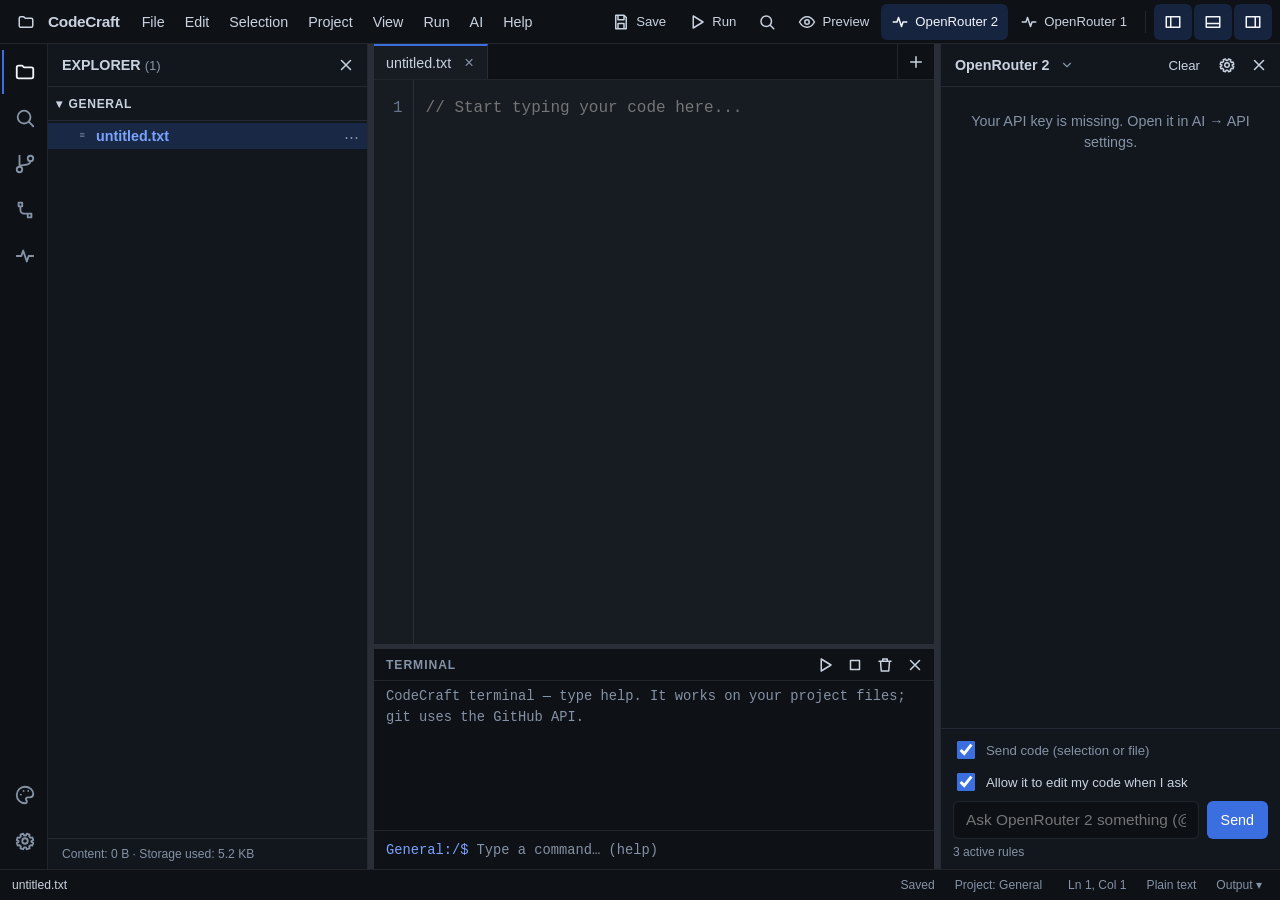
==== index.html @ 4909cc12 "Add files via upload" ====
<!DOCTYPE html>
<html lang="en">
<head>
  <meta charset="UTF-8">
  <meta name="viewport" content="width=device-width, initial-scale=1, viewport-fit=cover">
  <meta http-equiv="Content-Security-Policy" content="default-src 'self'; script-src 'self'; style-src 'self' 'unsafe-inline'; img-src 'self' data: blob:; connect-src 'self' https://generativelanguage.googleapis.com https://openrouter.ai https://api.github.com http://127.0.0.1:* http://localhost:*; frame-src 'self'; manifest-src 'self'; worker-src 'self' blob:; object-src 'none'; base-uri 'none'; form-action 'none'">
  <meta name="theme-color" content="#0f1016">
  <meta name="color-scheme" content="dark">
  <meta name="description" content="Personal, minimalist, offline code editor with AI assistants.">
  <title>CodeCraft</title>
  <link rel="manifest" href="manifest.json">
  <link rel="icon" type="image/png" href="icon-192.png">
  <link rel="apple-touch-icon" href="icon-192.png">
  <link rel="stylesheet" href="style.css">
</head>
<body>

  <!-- Barra de herramientas: los menús y botones los genera app.js -->
  <header class="toolbar" id="toolbar">
    <button class="icon-btn" id="btn-files" type="button" data-action="files" aria-label="File explorer" title="Files (Ctrl+B)"></button>
    <div class="toolbar-brand">CodeCraft</div>
    <nav class="toolbar-nav" id="menubar" aria-label="Menus"></nav>
    <div class="toolbar-tools" id="quick-tools"></div>
  </header>

  <!-- Área de trabajo: [OpenRouter] | [pestañas + código + terminal] | [OpenRouter 2] -->
  <div class="workbench" id="workbench">

    <nav class="activitybar" id="activitybar" aria-label="Activity bar"></nav>

    <aside class="ai-panel panel-left" id="panel-left" aria-label="Sidebar">
      <section class="view" data-view="explorer" id="view-explorer">
        <div class="sidebar-header">
          <h3>EXPLORER <span class="muted" id="files-count"></span></h3>
          <button type="button" class="icon-btn sm" data-action="toggle-left" aria-label="Close sidebar" title="Close sidebar"></button>
        </div>
        <div class="ex-root" id="drawer-actions"></div>
        <div class="ex-selbar" id="ex-selbar" hidden></div>
        <div class="files-list ex-tree" id="files-list" role="tree" tabindex="0" aria-label="Project files"></div>
        <div class="drawer-foot" id="drawer-foot"></div>
      </section>
      <section class="view" data-view="search" id="view-search">
        <div class="sidebar-header">
          <h3>Search in files</h3>
          <button type="button" class="icon-btn sm" data-action="toggle-left" aria-label="Close sidebar" title="Close sidebar"></button>
        </div>
        <div class="search-box">
          <div class="find-row">
            <input type="text" id="sr-input" autocomplete="off" spellcheck="false" placeholder="Search the whole project" aria-label="Search the whole project">
            <button type="button" class="chip" id="sr-case" aria-pressed="false" title="Match case">Aa</button>
            <button type="button" class="chip" id="sr-re" aria-pressed="false" title="Regular expression">.*</button>
          </div>
          <div class="dlg-note" id="sr-status"></div>
        </div>
        <ul class="qo-list tall" id="sr-list"></ul>
      </section>
      <section class="view" data-view="git" id="view-git">
        <div class="sidebar-header">
          <h3>Source control</h3>
          <button type="button" class="icon-btn sm" data-action="toggle-left" aria-label="Close sidebar" title="Close sidebar"></button>
        </div>
        <div class="git-body" id="git-body"></div>
      </section>
      <section class="view" data-view="workflow" id="view-workflow">
        <div class="sidebar-header">
          <h3>Workflows and rules</h3>
          <button type="button" class="icon-btn sm" data-action="toggle-left" aria-label="Close sidebar" title="Close sidebar"></button>
        </div>
        <div class="wf-body" id="wf-body"></div>
      </section>
      <section class="view" data-view="openrouter" id="panel-ai-left" aria-label="OpenRouter assistant"></section>
    </aside>
    <div class="vhandle" id="h-left" role="separator" aria-orientation="vertical" tabindex="0" aria-label="Resize the sidebar width" title="Drag to resize · double tap to reset"></div>

    <section class="center" id="center">
      <div class="tabbar">
        <div class="tabs" id="tabs" role="tablist" aria-label="Open files"></div>
        <div class="tab-actions" id="tab-actions"></div>
      </div>

      <!-- Buscar y reemplazar -->
      <div class="findbar" id="findbar" hidden>
        <div class="find-row">
          <input type="text" id="find-input" placeholder="Find" autocomplete="off" spellcheck="false" aria-label="Find">
          <button type="button" class="chip" id="find-case" aria-pressed="false" title="Match case">Aa</button>
          <button type="button" class="chip" id="find-re" aria-pressed="false" title="Regular expression">.*</button>
          <span class="find-count" id="find-count"></span>
          <button type="button" class="icon-btn sm" id="find-prev" aria-label="Previous" title="Previous (Shift+Enter)">↑</button>
          <button type="button" class="icon-btn sm" id="find-next" aria-label="Next" title="Next (Enter)">↓</button>
          <button type="button" class="icon-btn sm" id="find-toggle-repl" aria-label="Show replace" title="Replace (Ctrl+H)">⇄</button>
          <button type="button" class="icon-btn sm" id="find-close" aria-label="Close find">×</button>
        </div>
        <div class="find-row" id="repl-row" hidden>
          <input type="text" id="repl-input" placeholder="Replace with" autocomplete="off" spellcheck="false" aria-label="Replace with">
          <button type="button" class="btn btn-ghost sm" id="repl-one">Replace</button>
          <button type="button" class="btn btn-ghost sm" id="repl-all">All</button>
        </div>
      </div>

      <div class="work-row" id="work-row">
        <div class="editor-wrap" id="editor-wrap">
          <pre class="gutter" id="gutter" aria-hidden="true">1</pre>
          <div class="code-area" id="code-area">
            <pre class="hl" id="hl" aria-hidden="true"><div class="hl-inner" id="hl-inner"></div></pre>
            <textarea id="code-editor" aria-label="Code editor" spellcheck="false" autocomplete="off" autocapitalize="off" autocorrect="off" wrap="off" placeholder="// Start typing your code here..."></textarea>
          </div>
          <div class="empty-state" id="empty-state" hidden>
            <div class="empty-card">
              <h2 id="empty-title">CodeCraft</h2>
              <p id="empty-text"></p>
              <div class="empty-actions" id="empty-actions"></div>
            </div>
          </div>
        </div>
        <div class="vsplit" id="h-prev" role="separator" aria-orientation="vertical" tabindex="0" aria-label="Resize the preview width" hidden></div>
        <section class="preview" id="preview" aria-label="Preview" hidden>
          <div class="preview-head">
            <span class="term-title">PREVIEW</span>
            <div class="term-btns" id="preview-btns"></div>
          </div>
          <iframe id="preview-frame" title="Project preview" sandbox="allow-scripts allow-forms allow-modals allow-popups"></iframe>
        </section>
      </div>

      <div class="hhandle" id="h-term" role="separator" aria-orientation="horizontal" tabindex="0" aria-label="Resize the output height" title="Drag to resize · double tap to reset"></div>

      <!-- Salida (solo lectura) -->
      <section class="terminal" id="terminal" aria-label="Terminal">
        <div class="term-head">
          <span class="term-title">TERMINAL</span>
          <div class="term-btns" id="term-btns"></div>
        </div>
        <div class="term-out" id="term-out" role="log" aria-live="polite"></div>
        <div class="term-in" id="term-in">
          <span class="term-ps" id="term-ps" aria-hidden="true">~:/$</span>
          <input type="text" id="term-input" autocomplete="off" autocapitalize="off" autocorrect="off" spellcheck="false" enterkeyhint="send" placeholder="Type a command… (help)" aria-label="Terminal command">
        </div>
      </section>

    </section>

    <div class="vhandle" id="h-right" role="separator" aria-orientation="vertical" tabindex="0" aria-label="Resize the OpenRouter 2 panel width" title="Drag to resize · double tap to reset"></div>
    <aside class="ai-panel panel-right" id="panel-ai-right" aria-label="OpenRouter 2 assistant"></aside>

    <div class="scrim" id="scrim"></div>
    <div class="drop-hint" id="drop-hint" hidden>Drop files or folders here to import them</div>
  </div>

  <footer class="statusbar" id="statusbar">
    <span id="st-file">—</span>
    <span id="st-save">Ready</span>
    <button type="button" class="st-btn" id="st-proj" data-action="projects" title="Projects">Project: General</button>
    <button type="button" class="st-btn" id="st-pos" data-action="goto" title="Go to line (Ctrl+G)">Ln 1, Col 1</button>
    <button type="button" class="st-btn" id="st-prob" data-action="problems" hidden title="Syntax check">✓</button>
    <span id="st-lang">Plain text</span>
    <button type="button" class="st-btn" id="st-term" data-action="terminal" title="Show or hide the output (Ctrl+`)">Output</button>
  </footer>

  <!-- Selectores de archivos: sin filtro de tipo ni de tamaño -->
  <input type="file" id="import-input" multiple hidden>
  <input type="file" id="import-dir" webkitdirectory multiple hidden>

  <!-- Ajustes de API (oculto hasta abrirlo desde IA) -->
  <dialog id="settings-dlg" aria-labelledby="settings-title">
    <div class="dlg-body">
      <h3 id="settings-title">API settings</h3>
      <p class="dlg-note">Your keys are encrypted on this device with your passphrase (AES-256-GCM) and are never part of the code. Leave a field empty to keep the current key.</p>

      <div class="field-row vault-row"><span class="hint" id="set-vault-state"></span><button type="button" class="btn btn-ghost" id="set-vault-btn">Encrypt…</button></div>
      <label class="field" hidden>
        <span>Gemini key</span>
        <div class="field-row">
          <input type="password" id="set-gemini-key" autocomplete="off" spellcheck="false">
          <button type="button" class="btn btn-ghost" id="clear-gemini-key" hidden>Remove</button>
        </div>
      </label>
      <div class="field" hidden>
        <span>Gemini model</span>
        <div class="field-row">
          <select id="set-gemini-model" aria-label="Gemini model"></select>
          <button type="button" class="btn btn-ghost" id="refresh-models-settings">Load models</button>
        </div>
        <span class="hint">«Automatic» always uses the latest Flash. «Load models» reads the models available today from your Google AI Studio account.</span>
      </div>

      <label class="field">
        <span>OpenRouter key</span>
        <div class="field-row">
          <input type="password" id="set-openrouter-key" autocomplete="off" spellcheck="false">
          <button type="button" class="btn btn-ghost" id="clear-openrouter-key" hidden>Remove</button>
        </div>
      </label>
      <label class="field">
        <span>Model for OpenRouter 1 (left)</span>
        <input type="text" id="set-openrouter-model" autocomplete="off" spellcheck="false" placeholder="openrouter/auto">
      </label>
      <label class="field">
        <span>Model for OpenRouter 2 (right)</span>
        <input type="text" id="set-openrouter-model-b" autocomplete="off" spellcheck="false" placeholder="openrouter/auto">
      </label>

      <label class="include-row"><input type="checkbox" id="set-fallback"><span>If one assistant reaches its limit, answer with the other one automatically</span></label>
      <p class="dlg-msg" id="settings-msg" role="status"></p>
      <div class="dlg-actions">
        <button type="button" class="btn btn-ghost" id="settings-cancel">Close</button>
        <button type="button" class="btn" id="settings-save">Save</button>
      </div>
    </div>
  </dialog>

  <!-- Diálogo genérico para pedir un texto -->
  <dialog id="name-dlg" aria-labelledby="name-title">
    <div class="dlg-body">
      <h3 id="name-title">Name</h3>
      <input type="text" id="name-input" autocomplete="off" spellcheck="false" maxlength="200">
      <div class="dlg-actions">
        <button type="button" class="btn btn-ghost" id="name-cancel">Cancel</button>
        <button type="button" class="btn" id="name-ok">OK</button>
      </div>
    </div>
  </dialog>


  <!-- Proyectos -->
  <dialog id="project-dlg" aria-labelledby="project-title">
    <div class="dlg-body">
      <h3 id="project-title">Projects</h3>
      <p class="dlg-note">Each project has its own files and tabs. A project can be linked to a folder on your Chromebook : when you save, it is written there.</p>
      <div class="proj-list" id="proj-list"></div>
      <div class="proj-actions" id="proj-actions"></div>
      <div class="dlg-actions"><button type="button" class="btn" id="project-close">Close</button></div>
    </div>
  </dialog>

  <!-- Abrir archivo rápido / paleta de comandos -->
  <dialog id="qo-dlg" class="palette" aria-label="Open a file or run a command">
    <div class="dlg-body">
      <input type="text" id="qo-input" autocomplete="off" spellcheck="false" placeholder="File name…  (&gt; commands · $ terminal)">
      <ul class="qo-list" id="qo-list" role="listbox"></ul>
    </div>
  </dialog>



  

  <!-- Dónde guardar -->
  <dialog id="vault-dlg" aria-labelledby="vault-title">
    <div class="dlg-body">
      <h3 id="vault-title">Protect your keys</h3>
      <p class="dlg-note" id="vault-note"></p>
      <label class="field"><span>Passphrase</span><input type="password" id="vault-pass" autocomplete="off" spellcheck="false"></label>
      <label class="field" id="vault-pass2-wrap"><span>Repeat the passphrase</span><input type="password" id="vault-pass2" autocomplete="off" spellcheck="false"></label>
      <p class="dlg-msg" id="vault-msg" role="status"></p>
      <div class="dlg-actions">
        <button type="button" class="btn btn-ghost" id="vault-cancel">Not now</button>
        <button type="button" class="btn" id="vault-ok">Continue</button>
      </div>
    </div>
  </dialog>

  <dialog id="save-dlg" aria-labelledby="save-title">
    <div class="dlg-body">
      <h3 id="save-title">Save file</h3>
      <p class="dlg-note" id="save-note">Where do you want to save it?</p>
      <button type="button" class="btn save-choice" id="save-app"><strong>Save in the app</strong><span>It stays in this browser and you see it in the file explorer.</span></button>
      <button type="button" class="btn save-choice" id="save-device"><strong>Save on my device…</strong><span>You choose the folder and the name. Later Ctrl+S presses write there directly.</span></button>
      <div class="dlg-actions"><button type="button" class="btn btn-ghost" id="save-cancel">Cancel</button></div>
    </div>
  </dialog>

  <!-- Workflows / reglas: editar -->
  <dialog id="wf-dlg" aria-labelledby="wf-title">
    <div class="dlg-body">
      <h3 id="wf-title">New workflow</h3>
      <label class="field"><span>Name</span><input type="text" id="wf-name" autocomplete="off" spellcheck="false" maxlength="80"></label>
      <label class="field" id="wf-desc-row"><span>Description (optional)</span><input type="text" id="wf-desc" autocomplete="off" maxlength="160"></label>
      <label class="field" id="wf-scope-row"><span>Applies to</span><select id="wf-scope"></select></label>
      <label class="field"><span>Content</span><textarea id="wf-text" rows="8" spellcheck="false"></textarea></label>
      <p class="dlg-msg error" id="wf-msg" role="status"></p>
      <div class="dlg-actions">
        <button type="button" class="btn btn-ghost" id="wf-cancel">Cancel</button>
        <button type="button" class="btn" id="wf-ok">Save</button>
      </div>
    </div>
  </dialog>

  <!-- Modelos de OpenRouter -->
  <dialog id="or-dlg" class="palette wide" aria-labelledby="or-title">
    <div class="dlg-body">
      <h3 id="or-title">OpenRouter models</h3>
      <div class="find-row">
        <input type="text" id="or-q" autocomplete="off" spellcheck="false" placeholder="Search model (name or id)" aria-label="Search model">
        <button type="button" class="btn btn-ghost sm" id="or-reload">↻ Refresh</button>
      </div>
      <div class="wf-tabs" id="or-tabs"></div>
      <ul class="qo-list tall" id="or-list"></ul>
      <p class="dlg-note" id="or-note"></p>
      <div class="dlg-actions">
        <button type="button" class="btn btn-ghost" id="or-use">Use the typed text as the id</button>
        <button type="button" class="btn" id="or-close">Close</button>
      </div>
    </div>
  </dialog>

  <div class="toast" id="toast" role="status" aria-live="polite"></div>

  <!-- Diálogo informativo (atajos, acerca de) -->
  <dialog id="info-dlg" aria-labelledby="info-title">
    <div class="dlg-body">
      <h3 id="info-title">Information</h3>
      <div class="info-body" id="info-body"></div>
      <div class="dlg-actions">
        <button type="button" class="btn" id="info-close">Close</button>
      </div>
    </div>
  </dialog>

  <script src="boot.js"></script>
  <script src="app.js" defer></script>
</body>
</html>
---- style.css ----
:root {
  color-scheme: dark;
  --bg-main: #171b22;
  --bg-toolbar: #0e1116;
  --bg-menu: #1d222b;
  --bg-sidebar: #12161d;
  --text-main: #c9d3e0;
  --text-muted: #8593a6;
  --accent-color: #3b6fe0;
  --accent-hover: #7aa2ff;
  --hover-bg: rgba(99, 102, 241, 0.16);
  --border-glow: var(--soft-bg);
  --danger: #f47067;
  --warn: #e3b341;
  --ok: #56d364;
  --mono: 'Fira Code', ui-monospace, 'Cascadia Code', Menlo, Consolas, 'Courier New', monospace;
  --fs: 16px;
  --uis: 1.1;
  --text-strong: #f2f5f9;
  --accent-rgb: 99, 102, 241;
  --soft-bg: rgba(148,163,184,0.09);
  --input-bg: rgba(0, 0, 0, 0.28);
  --sel-bg: rgba(99, 102, 241, 0.45);
  --ed-text: #f8fafc;
  --gutter-text: #4b5568;
  --bg-editor: transparent;
  --tk-c: #6b7a90; --tk-s: #a5d6a7; --tk-n: #f5a97f; --tk-k: #c4a7ff; --tk-t: #7aa2ff; --tk-p: #8bd5ca; --tk-f: #f0d97c;
  --sat: env(safe-area-inset-top, 0px);
  --sal: env(safe-area-inset-left, 0px);
  --sar: env(safe-area-inset-right, 0px);
  --sab: env(safe-area-inset-bottom, 0px);
}

* { box-sizing: border-box; }
html, body { height: 100%; }

body {
  margin: 0;
  padding: var(--sat) var(--sar) 0 var(--sal);
  font-family: -apple-system, BlinkMacSystemFont, "Segoe UI", Roboto, sans-serif;
  background-color: var(--bg-main);
  color: var(--text-main);
  overflow: hidden;
  height: 100vh;
  height: 100dvh;
  display: flex;
  flex-direction: column;
  touch-action: manipulation;
  -webkit-tap-highlight-color: transparent;
  -webkit-text-size-adjust: 100%;
}

button { font: inherit; color: inherit; }
[hidden] { display: none !important; }
.muted { color: var(--text-muted); font-weight: 400; font-size: calc(12px * var(--uis)); }

body.resizing { user-select: none; -webkit-user-select: none; }
body.resizing.x { cursor: col-resize; }
body.resizing.y { cursor: row-resize; }
body.resizing * { pointer-events: none; }

.ico { display: inline-flex; width: 18px; height: 18px; flex: none; }
.ico svg { width: 100%; height: 100%; fill: none; stroke: currentColor; stroke-width: 2; stroke-linecap: round; stroke-linejoin: round; }

/* ---------- Barra de herramientas ---------- */
.toolbar {
  display: flex;
  align-items: center;
  background-color: var(--bg-toolbar);
  height: 44px;
  flex: none;
  padding: 0 8px;
  gap: 2px;
  border-bottom: 1px solid var(--border-glow);
  position: relative;
  z-index: 100;
  overflow-x: auto;
  scrollbar-width: none;
}
.toolbar::-webkit-scrollbar { display: none; }

.toolbar-brand { font-weight: 600; font-size: calc(14px * var(--uis)); letter-spacing: -0.02em; margin: 0 10px 0 2px; flex: none; }
.toolbar-nav { display: flex; flex: none; }
.menu-container { flex: none; }

.menu-trigger {
  background: none;
  border: none;
  padding: 0 10px;
  min-height: 36px;
  font-size: calc(13px * var(--uis));
  font-weight: 500;
  cursor: pointer;
  border-radius: 6px;
  white-space: nowrap;
}
.menu-trigger:hover,
.menu-trigger.active,
.menu-trigger:focus-visible { background-color: var(--soft-bg); outline: none; }

.toolbar-tools { margin-left: auto; display: flex; gap: 2px; flex: none; padding-left: 8px; }
.tool-btn {
  display: inline-flex;
  align-items: center;
  gap: 6px;
  min-height: 36px;
  padding: 0 10px;
  background: none;
  border: none;
  border-radius: 6px;
  font-size: calc(12px * var(--uis));
  cursor: pointer;
  color: var(--text-main);
  white-space: nowrap;
}
.tool-btn:hover { background: var(--soft-bg); }
.tool-btn[aria-pressed="true"] { background: var(--hover-bg); color: var(--text-strong); }
.tool-btn:disabled { opacity: 0.4; cursor: default; }

/* Menús desplegables: fixed para que nada los recorte; solo transform + opacity al animar */
.dropdown-menu {
  position: fixed;
  z-index: 200;
  background-color: var(--bg-menu);
  list-style: none;
  margin: 0;
  padding: 6px;
  min-width: 250px;
  max-width: calc(100vw - 16px);
  overflow-y: auto;
  border-radius: 8px;
  border: 1px solid var(--border-glow);
  box-shadow: 0 12px 30px rgba(0, 0, 0, 0.5);
  opacity: 0;
  transform: scaleY(0.92) translateY(-6px);
  transform-origin: top left;
  visibility: hidden;
  pointer-events: none;
  transition: transform 0.18s cubic-bezier(0.16, 1, 0.3, 1), opacity 0.14s ease-out, visibility 0s linear 0.18s;
}
.dropdown-menu.show {
  opacity: 1;
  transform: none;
  visibility: visible;
  pointer-events: auto;
  transition-delay: 0s;
}
.dropdown-menu li button {
  display: grid;
  grid-template-columns: 18px 1fr auto;
  align-items: center;
  gap: 8px;
  width: 100%;
  min-height: 38px;
  padding: 0 10px 0 6px;
  background: none;
  border: none;
  border-radius: 4px;
  text-align: left;
  font-size: calc(13px * var(--uis));
  cursor: pointer;
}
.dropdown-menu li button:hover,
.dropdown-menu li button:focus-visible { background-color: var(--hover-bg); color: var(--text-strong); outline: none; }
.dropdown-menu li button.danger { color: var(--danger); }
.dropdown-menu li button:disabled { opacity: 0.4; cursor: default; background: none; }
.mi-check { color: var(--accent-hover); font-size: calc(13px * var(--uis)); text-align: center; }
.mi-key { color: var(--text-muted); font-size: calc(11px * var(--uis)); padding-left: 18px; white-space: nowrap; }
.dropdown-menu .sep { height: 1px; margin: 4px 6px; background: var(--border-glow); }

.icon-btn {
  background: none;
  border: none;
  color: var(--text-main);
  font-size: calc(18px * var(--uis));
  line-height: 1;
  min-width: 36px;
  min-height: 36px;
  border-radius: 6px;
  cursor: pointer;
  display: inline-grid;
  place-items: center;
  flex: none;
}
.icon-btn:hover { background-color: var(--soft-bg); }
.icon-btn.sm { min-width: 30px; min-height: 30px; font-size: calc(15px * var(--uis)); }

/* ---------- Área de trabajo ---------- */
.workbench {
  --lw: 320px;
  --rw: 340px;
  --lwe: min(var(--lw), 40vw);
  --rwe: min(var(--rw), 40vw);
  --hl: 6px;
  --hr: 6px;
  position: relative;
  flex: 1;
  min-height: 0;
  overflow: hidden;
}
.workbench.no-left { --lwe: 0px; --hl: 0px; }
.workbench.no-right { --rwe: 0px; --hr: 0px; }

.center {
  position: relative;
  height: 100%;
  min-height: 0;
  min-width: 0;
  display: flex;
  flex-direction: column;
  background: var(--bg-main);
}

/* Paneles de IA: en pantallas estrechas son cajones superpuestos */
.ai-panel {
  position: absolute;
  top: 0;
  bottom: 0;
  width: min(380px, 92vw);
  background-color: var(--bg-sidebar);
  display: flex;
  flex-direction: column;
  z-index: 90;
  min-width: 0;
  overflow: hidden;
  visibility: hidden;
  transition: transform 0.25s cubic-bezier(0.16, 1, 0.3, 1), visibility 0s linear 0.25s;
}
.panel-left { left: 0; border-right: 1px solid var(--border-glow); transform: translateX(-100%); }
.panel-right { right: 0; border-left: 1px solid var(--border-glow); transform: translateX(100%); }
.ai-panel.open { transform: none; visibility: visible; transition-delay: 0s; }

.vhandle, .hhandle { display: none; }

@media (min-width: 900px) {
  .workbench {
    display: grid;
    grid-template-columns: 48px var(--lwe) var(--hl) minmax(0, 1fr) var(--hr) var(--rwe);
    grid-template-rows: minmax(0, 1fr);
  }
  .ai-panel { position: relative; min-height: 0; height: 100%; width: auto; transform: none; transition: none; visibility: visible; z-index: auto; }
  .activitybar { display: flex; grid-column: 1; }
  .panel-left { grid-column: 2; }
  #h-left { grid-column: 3; }
  .center { grid-column: 4; }
  #h-right { grid-column: 5; }
  .panel-right { grid-column: 6; }
  .workbench.no-left .panel-left,
  .workbench.no-right .panel-right { visibility: hidden; }
  .workbench.no-left #h-left,
  .workbench.no-right #h-right { visibility: hidden; }
  .vhandle { display: block; }
}
.hhandle { display: block; }

.vhandle, .hhandle {
  position: relative;
  background: var(--border-glow);
  touch-action: none;
  z-index: 5;
  outline: none;
}
.vhandle { cursor: col-resize; width: 100%; }
.hhandle { cursor: row-resize; height: 5px; flex: none; }
.vhandle::after { content: ""; position: absolute; top: 0; bottom: 0; left: -5px; right: -5px; }
.hhandle::after { content: ""; position: absolute; left: 0; right: 0; top: -6px; bottom: -6px; }
.vhandle:hover, .hhandle:hover, .vhandle.drag, .hhandle.drag, .vhandle:focus-visible, .hhandle:focus-visible { background: var(--accent-color); }
.center.term-hidden #h-term, .center.term-hidden .terminal { display: none; }

.scrim {
  position: absolute;
  inset: 0;
  background: rgba(0, 0, 0, 0.5);
  z-index: 80;
  opacity: 0;
  visibility: hidden;
  transition: opacity 0.2s ease-out, visibility 0s linear 0.2s;
}
.scrim.show { opacity: 1; visibility: visible; transition-delay: 0s; }
.files-scrim { z-index: 70; }

.sidebar-header {
  display: flex;
  justify-content: space-between;
  align-items: center;
  padding: 6px 6px 6px 14px;
  border-bottom: 1px solid var(--border-glow);
  flex: none;
}
.sidebar-header h3 { margin: 0; font-size: calc(13px * var(--uis)); font-weight: 600; }
.header-actions { display: flex; align-items: center; gap: 2px; }

/* ---------- Botones genéricos ---------- */
.btn {
  background: var(--accent-color);
  color: var(--on-accent);
  border: none;
  border-radius: 6px;
  min-height: 38px;
  padding: 0 14px;
  font-size: calc(13px * var(--uis));
  font-weight: 500;
  cursor: pointer;
}
.btn:hover { background: var(--accent-hover); }
.btn:disabled { opacity: 0.5; cursor: default; }
.btn-ghost { background: transparent; color: var(--text-main); }
.btn-danger { background: #b4424a; color: #fff; }
.btn-danger:hover { background: #c9525a; }
.btn-ghost:hover { background: var(--soft-bg); }
.btn.sm { min-height: 30px; padding: 0 10px; font-size: calc(12px * var(--uis)); }

.chip {
  min-width: 30px;
  min-height: 30px;
  padding: 0 6px;
  border: 1px solid var(--border-glow);
  background: none;
  border-radius: 6px;
  font-size: calc(12px * var(--uis));
  cursor: pointer;
  color: var(--text-muted);
}
.chip[aria-pressed="true"] { background: var(--hover-bg); color: var(--text-strong); border-color: var(--accent-color); }

/* ---------- Pestañas ---------- */
.tabbar { flex: none; display: flex; align-items: stretch; height: 36px; background: var(--bg-toolbar); border-bottom: 1px solid var(--border-glow); }
.tabs { flex: 1; min-width: 0; display: flex; overflow-x: auto; scrollbar-width: none; }
.tabs::-webkit-scrollbar { display: none; }
.tab {
  flex: none;
  display: flex;
  align-items: center;
  max-width: 220px;
  background: transparent;
  border-right: 1px solid var(--border-glow);
  border-top: 2px solid transparent;
  font-size: calc(13px * var(--uis));
  color: var(--text-muted);
}
.tab.current { background: var(--bg-main); border-top-color: var(--accent-color); color: var(--text-main); }
.tab-label {
  background: none;
  border: none;
  padding: 0 4px 0 12px;
  height: 100%;
  min-width: 0;
  max-width: 170px;
  overflow: hidden;
  text-overflow: ellipsis;
  white-space: nowrap;
  cursor: pointer;
  text-align: left;
  color: inherit;
}
.tab-close {
  display: grid;
  place-items: center;
  width: 28px;
  height: 28px;
  margin-right: 4px;
  background: none;
  border: none;
  border-radius: 4px;
  cursor: pointer;
  color: var(--text-muted);
  font-size: calc(15px * var(--uis));
  line-height: 1;
}
.tab-close:hover { background: var(--soft-bg); color: var(--text-strong); }
.tab-close .dotmark { display: none; width: 9px; height: 9px; border-radius: 50%; background: var(--text-strong); }
.tab.dirty .tab-close .x { display: none; }
.tab.dirty .tab-close .dotmark { display: block; }
.tab.dirty .tab-close:hover .x { display: block; }
.tab.dirty .tab-close:hover .dotmark { display: none; }
.tab-actions { flex: none; display: flex; align-items: center; padding: 0 2px; border-left: 1px solid var(--border-glow); }
.tab-actions .icon-btn { min-width: 32px; min-height: 30px; }

/* ---------- Buscar y reemplazar ---------- */
.findbar { flex: none; display: flex; flex-direction: column; gap: 4px; padding: 6px 8px; background: var(--bg-menu); border-bottom: 1px solid var(--border-glow); }
.find-row { display: flex; align-items: center; gap: 4px; }
.find-row input[type="text"] {
  flex: 1;
  min-width: 0;
  min-height: 30px;
  background: var(--input-bg);
  border: 1px solid var(--border-glow);
  border-radius: 6px;
  padding: 0 10px;
  color: var(--text-strong);
  font-size: calc(13px * var(--uis));
  outline: none;
}
.find-row input[type="text"]:focus { border-color: var(--accent-color); }
.find-row input.bad { border-color: var(--danger); }
.find-count { font-size: calc(11px * var(--uis)); color: var(--text-muted); white-space: nowrap; min-width: 62px; text-align: center; }

/* ---------- Editor ---------- */
.editor-wrap { position: relative; overflow: hidden; flex: 1; min-height: 0; display: flex; background: var(--bg-main); }

.gutter {
  margin: 0;
  flex: none;
  min-width: calc(var(--digits, 2) * 1ch + 30px);
  padding: 16px 10px calc(16px + var(--sbh, 0px)) 8px;
  text-align: right;
  color: var(--gutter-text);
  font-family: var(--mono);
  font-size: var(--fs);
  line-height: 1.6;
  white-space: pre;
  overflow: hidden;
  user-select: none;
  -webkit-user-select: none;
  border-right: 1px solid var(--border-glow);
}

#code-editor {
  position: absolute;
  inset: 0;
  width: 100%;
  height: 100%;
  min-width: 0;
  border: none;
  background: transparent;
  color: var(--ed-text);
  font-family: var(--mono);
  font-size: var(--fs);
  line-height: 1.6;
  padding: 16px 20px 16px 12px;
  resize: none;
  outline: none;
  white-space: pre;
  overflow: auto;
  tab-size: 2;
  caret-color: var(--accent-hover);
}
.editor-wrap.wrap #code-editor { white-space: pre-wrap; overflow-wrap: anywhere; }

.empty-state { position: absolute; inset: 0; display: grid; place-items: safe center; overflow: auto; background: var(--bg-main); padding: 16px; }
.empty-card { max-width: 440px; width: 100%; text-align: center; }
.empty-card h2 { margin: 0 0 8px; font-size: calc(18px * var(--uis)); font-weight: 600; }
.empty-card p { margin: 0 0 16px; color: var(--text-muted); font-size: calc(13px * var(--uis)); line-height: 1.5; }
.empty-actions { display: flex; gap: 8px; justify-content: center; flex-wrap: wrap; }

/* ---------- Terminal ---------- */
.terminal {
  flex: none;
  height: var(--th, 220px);
  display: flex;
  flex-direction: column;
  background: var(--bg-toolbar);
  min-height: 0;
}
.term-head { flex: none; display: flex; align-items: center; justify-content: space-between; padding: 0 4px 0 12px; height: 32px; border-bottom: 1px solid var(--border-glow); }
.term-title { font-size: calc(11px * var(--uis)); letter-spacing: 0.08em; color: var(--text-muted); font-weight: 600; }
.term-btns { display: flex; gap: 0; }
.term-btns .icon-btn { min-width: 30px; min-height: 28px; }
.term-out {
  flex: 1;
  min-height: 0;
  overflow-y: auto;
  padding: 6px 12px;
  font-family: var(--mono);
  font-size: calc(12.5px * var(--uis));
  line-height: 1.5;
  overscroll-behavior: contain;
  user-select: text;
  -webkit-user-select: text;
}
.tl { white-space: pre-wrap; overflow-wrap: anywhere; }
.tl.cmd { color: var(--text-muted); }
.tl.err { color: var(--danger); }
.tl.ok { color: var(--ok); }
.tl.dim { color: var(--text-muted); }
.tl.dir { color: var(--tk-t); }
.tl.warn { color: var(--warn); }
.tl.ai { color: #c9d1ff; }

/* ---------- Explorador (cajón) ---------- */
.files-drawer {
  position: absolute;
  top: 0;
  bottom: 0;
  left: 0;
  width: min(330px, 88%);
  background-color: var(--bg-sidebar);
  border-right: 1px solid var(--border-glow);
  display: flex;
  flex-direction: column;
  z-index: 75;
  transform: translateX(-100%);
  visibility: hidden;
  transition: transform 0.25s cubic-bezier(0.16, 1, 0.3, 1), visibility 0s linear 0.25s;
}
.files-drawer.open { transform: none; visibility: visible; transition-delay: 0s; }
.drawer-actions { display: flex; flex-wrap: wrap; gap: 6px; padding: 10px 12px; border-bottom: 1px solid var(--border-glow); }
.drawer-actions .btn { flex: 1 1 40%; }
.files-list { list-style: none; margin: 0; padding: 6px; overflow-y: auto; flex: 1; }
.drawer-foot { flex: none; padding: 8px 14px; font-size: calc(11px * var(--uis)); color: var(--text-muted); border-top: 1px solid var(--border-glow); }
.file-item { display: flex; align-items: center; border-radius: 6px; }
.file-item.current { background: var(--hover-bg); }
.file-open, .dir-row {
  flex: 1;
  min-width: 0;
  min-height: 42px;
  padding: 4px 8px;
  background: none;
  border: none;
  text-align: left;
  cursor: pointer;
  border-radius: 6px;
}
.file-open:hover, .dir-row:hover { background: var(--soft-bg); }
.dir-row { display: flex; align-items: center; gap: 6px; font-size: calc(13px * var(--uis)); min-height: 36px; }
.dir-row .ico { width: 14px; height: 14px; color: var(--text-muted); }
.file-name { display: block; font-size: calc(13px * var(--uis)); overflow: hidden; text-overflow: ellipsis; white-space: nowrap; }
.file-meta { display: block; font-size: calc(11px * var(--uis)); color: var(--text-muted); margin-top: 1px; }
.file-act { min-width: 32px; min-height: 32px; color: var(--text-muted); }
.file-act .ico { width: 15px; height: 15px; }
.file-act:hover { color: var(--text-strong); }
.file-act.del:hover { color: var(--danger); }
.files-empty { padding: 16px; color: var(--text-muted); font-size: calc(13px * var(--uis)); text-align: center; }
.file-name .dot { display: inline-block; width: 7px; height: 7px; margin-left: 6px; border-radius: 50%; background: var(--text-strong); vertical-align: middle; }

/* ---------- Chat ---------- */
.model-row { display: flex; gap: 6px; padding: 8px 12px; border-bottom: 1px solid var(--border-glow); align-items: center; flex: none; }
.model-row input[type="text"] { flex: 1; min-width: 0; min-height: 36px; background: var(--input-bg); border: 1px solid var(--border-glow); border-radius: 6px; padding: 0 10px; color: var(--text-strong); font-size: calc(13px * var(--uis)); outline: none; }
.model-row input[type="text"]:focus { border-color: var(--accent-color); }
select {
  flex: 1;
  min-width: 0;
  min-height: 36px;
  background: var(--input-bg);
  color: var(--text-strong);
  border: 1px solid var(--border-glow);
  border-radius: 6px;
  padding: 0 8px;
  font-size: calc(13px * var(--uis));
  outline: none;
}
select:focus { border-color: var(--accent-color); }

.chat-history { flex: 1; min-height: 0; padding: 14px; overflow-y: auto; display: flex; flex-direction: column; gap: 12px; overscroll-behavior: contain; }
.ai-message { padding: 10px 14px; border-radius: 6px; font-size: calc(13px * var(--uis)); line-height: 1.45; max-width: 92%; white-space: pre-wrap; overflow-wrap: anywhere; }
.ai-message.user { background: var(--hover-bg); align-self: flex-end; }
.ai-message.response { background: var(--soft-bg); align-self: flex-start; border: 1px solid var(--border-glow); max-width: 100%; width: 100%; }
.ai-message.system { color: var(--text-muted); text-align: center; max-width: 100%; align-self: center; }
.ai-message.error { color: var(--danger); border: 1px solid rgba(248, 113, 113, 0.35); align-self: stretch; max-width: 100%; }
.ai-message p { margin: 0 0 8px; }
.ai-message p:last-child { margin-bottom: 0; }

.code-block { margin: 8px 0; border: 1px solid var(--border-glow); border-radius: 6px; background: var(--bg-main); overflow: hidden; }
.code-actions { display: flex; justify-content: flex-end; gap: 2px; padding: 2px; border-bottom: 1px solid var(--border-glow); }
.code-actions button { background: none; border: none; color: var(--text-muted); font-size: calc(12px * var(--uis)); min-height: 30px; padding: 0 10px; border-radius: 4px; cursor: pointer; }
.code-actions button:hover { color: var(--text-strong); background: var(--soft-bg); }
.code-block pre { margin: 0; padding: 10px 12px; overflow-x: auto; font-family: ui-monospace, Menlo, Consolas, 'Courier New', monospace; font-size: calc(12px * var(--uis)); line-height: 1.5; white-space: pre; }

.chat-input-container { flex: none; padding: 8px 12px calc(10px + var(--sab)); display: flex; flex-direction: column; gap: 6px; border-top: 1px solid var(--border-glow); }
.include-row { display: flex; align-items: center; gap: 8px; font-size: calc(12px * var(--uis)); color: var(--text-muted); min-height: 26px; }
.include-row input { width: 18px; height: 18px; accent-color: var(--accent-color); }
.input-row { display: flex; gap: 8px; }
.chat-input,
.dlg-body input[type="text"],
.dlg-body input[type="password"] {
  flex: 1;
  min-width: 0;
  min-height: 38px;
  background: var(--input-bg);
  border: 1px solid var(--border-glow);
  border-radius: 6px;
  padding: 0 12px;
  color: var(--text-strong);
  font-size: calc(14px * var(--uis));
  outline: none;
}
.chat-input:focus, .dlg-body input:focus { border-color: var(--accent-color); }
.send-btn { background: var(--accent-color); color: var(--on-accent); border: none; border-radius: 6px; min-height: 38px; padding: 0 14px; font-size: calc(13px * var(--uis)); cursor: pointer; font-weight: 500; }
.send-btn.stop { background: #b4424a; }

/* ---------- Barra de estado ---------- */
.statusbar {
  flex: none;
  display: flex;
  gap: 14px;
  align-items: center;
  padding: 3px 12px calc(3px + var(--sab));
  background: var(--bg-toolbar);
  border-top: 1px solid var(--border-glow);
  font-size: calc(11px * var(--uis));
  color: var(--text-muted);
  white-space: nowrap;
  overflow: hidden;
}
.statusbar #st-file { flex: 1; min-width: 0; overflow: hidden; text-overflow: ellipsis; color: var(--text-main); }
.st-btn { background: none; border: none; color: inherit; font-size: calc(11px * var(--uis)); padding: 4px 6px; border-radius: 4px; cursor: pointer; min-height: 24px; }
.st-btn:hover { background: var(--soft-bg); color: var(--text-strong); }

/* ---------- Diálogos ---------- */
dialog {
  background: var(--bg-menu);
  color: var(--text-main);
  border: 1px solid var(--border-glow);
  border-radius: 12px;
  padding: 0;
  width: min(460px, 92vw);
  max-height: 90dvh;
  overflow: auto;
}
dialog::backdrop { background: rgba(0, 0, 0, 0.65); }
.dlg-body { padding: 18px; display: flex; flex-direction: column; gap: 12px; }
.dlg-body h3 { margin: 0; font-size: calc(15px * var(--uis)); }
.dlg-note { margin: 0; font-size: calc(12px * var(--uis)); color: var(--text-muted); line-height: 1.5; }
.field { display: flex; flex-direction: column; gap: 6px; font-size: calc(12px * var(--uis)); color: var(--text-muted); }
.field-row { display: flex; gap: 8px; align-items: center; }
.field .hint { font-size: calc(11px * var(--uis)); line-height: 1.4; }
.dlg-msg { margin: 0; min-height: 16px; font-size: calc(12px * var(--uis)); color: var(--ok); }
.dlg-msg.error { color: var(--danger); }
.dlg-actions { display: flex; justify-content: flex-end; gap: 8px; }
.info-body { font-size: calc(13px * var(--uis)); line-height: 1.55; }
.info-body p { margin: 0 0 8px; }
.kb-row { display: flex; justify-content: space-between; gap: 12px; padding: 4px 0; border-bottom: 1px solid var(--border-glow); }
.kb-row kbd { font-family: var(--mono); font-size: calc(11px * var(--uis)); color: var(--text-muted); }

.drop-hint { position: absolute; inset: 8px; z-index: 300; display: grid; place-items: center; text-align: center; border: 2px dashed var(--accent-color); border-radius: 12px; background: rgba(11, 12, 16, 0.88); font-size: calc(15px * var(--uis)); pointer-events: none; }

@media (prefers-reduced-motion: reduce) {
  .dropdown-menu, .ai-panel, .files-drawer, .scrim { transition-duration: 0.01s; }
}

@media (max-width: 899px) {
  .tool-btn .lbl { display: none; }
  .hhandle { height: 8px; }
}

.save-choice { display: flex; flex-direction: column; align-items: flex-start; gap: 3px; min-height: 58px; padding: 10px 14px; text-align: left; }
.save-choice span { font-size: calc(11.5px * var(--uis)); font-weight: 400; opacity: 0.85; line-height: 1.35; }
#save-device { background: transparent; border: 1px solid var(--accent-color); }
#save-device:hover { background: var(--hover-bg); }
.toast {
  position: fixed; left: 50%; bottom: calc(44px + var(--sab)); z-index: 400;
  transform: translate(-50%, 12px); opacity: 0; pointer-events: none;
  max-width: min(560px, 92vw); padding: 10px 16px; border-radius: 8px;
  background: var(--bg-menu); border: 1px solid var(--border-glow); box-shadow: 0 10px 30px rgba(0,0,0,.5);
  font-size: calc(13px * var(--uis)); line-height: 1.4; transition: opacity .2s, transform .2s;
}
.toast.show { opacity: 1; transform: translate(-50%, 0); }
.toast.ok { border-color: rgba(74,222,128,.5); }
.toast.err { border-color: rgba(248,113,113,.6); color: #fecaca; }
.edit-tag { font-size: calc(11px * var(--uis)); color: var(--ok); margin: 8px 0 2px; }
.ai-message .btn { margin-top: 6px; }
.include-row.edit span { color: var(--text-main); }
.st-save-dirty { color: var(--warn); }

/* ---------- Área de código con resaltado, vista previa ---------- */
.work-row { flex: 1; min-height: 0; display: flex; min-width: 0; }
.work-row > .editor-wrap { flex: 1; min-width: 0; }
.code-area { position: relative; flex: 1; min-width: 0; overflow: hidden; }
.hl { position: absolute; inset: 0; margin: 0; overflow: hidden; pointer-events: none; visibility: hidden; }
.hl-inner {
  position: absolute; left: 12px; top: 0; margin: 0;
  font-family: var(--mono); font-size: var(--fs); line-height: 1.6;
  white-space: pre; tab-size: 2; color: var(--ed-text); will-change: transform;
}
.editor-wrap.hl-on.hl-ok .hl { visibility: visible; }
.editor-wrap.hl-on.hl-ok #code-editor { color: transparent; }
.editor-wrap.hl-on.hl-ok #code-editor::selection { background: var(--sel-bg); color: transparent; }
.tk-c { color: var(--tk-c); font-style: italic; }
.tk-s { color: var(--tk-s); }
.tk-n { color: var(--tk-n); }
.tk-k { color: var(--tk-k); }
.tk-t { color: var(--tk-t); }
.tk-p { color: var(--tk-p); }
.tk-f { color: var(--tk-f); }

.vsplit { flex: none; width: 5px; background: var(--border-glow); cursor: col-resize; touch-action: none; position: relative; outline: none; }
.vsplit::after { content: ""; position: absolute; top: 0; bottom: 0; left: -5px; right: -5px; }
.vsplit:hover, .vsplit.drag, .vsplit:focus-visible { background: var(--accent-color); }
.preview { flex: none; width: var(--pw, 45%); min-width: 160px; display: flex; flex-direction: column; background: #fff; }
.preview-head { flex: none; display: flex; align-items: center; justify-content: space-between; padding: 0 4px 0 12px; height: 32px; background: var(--bg-toolbar); border-bottom: 1px solid var(--border-glow); }
#preview-frame { flex: 1; width: 100%; border: 0; background: #fff; }

/* ---------- Proyectos, paleta, búsqueda ---------- */
.proj-list { display: flex; flex-direction: column; gap: 6px; max-height: 38vh; overflow-y: auto; }
.proj-item { display: flex; align-items: center; gap: 8px; width: 100%; min-height: 44px; padding: 6px 12px; border: 1px solid var(--border-glow); border-radius: 8px; background: none; text-align: left; cursor: pointer; }
.proj-item:hover { background: var(--soft-bg); }
.proj-item.current { border-color: var(--accent-color); background: var(--hover-bg); }
.proj-item small { display: block; color: var(--text-muted); font-size: calc(11px * var(--uis)); }
.proj-actions { display: flex; flex-wrap: wrap; gap: 6px; }
.proj-actions .btn { flex: 1 1 45%; }
dialog.palette { width: min(620px, 94vw); margin-top: 8vh; }
dialog.palette.wide { width: min(760px, 96vw); }
.qo-list { list-style: none; margin: 0; padding: 0; max-height: 46vh; overflow-y: auto; }
.qo-list.tall { max-height: 56vh; }
.qo-list li button { display: flex; flex-direction: column; align-items: flex-start; width: 100%; min-height: 38px; padding: 6px 10px; background: none; border: none; border-radius: 6px; text-align: left; cursor: pointer; font-size: calc(13px * var(--uis)); }
.qo-list li button small { color: var(--text-muted); font-size: calc(11px * var(--uis)); font-family: var(--mono); max-width: 100%; overflow: hidden; text-overflow: ellipsis; white-space: nowrap; }
.qo-list li button.sel, .qo-list li button:hover { background: var(--hover-bg); }
code { font-family: var(--mono); font-size: calc(11.5px * var(--uis)); background: var(--soft-bg); padding: 1px 5px; border-radius: 4px; user-select: all; }
.field.grow { flex: 1; min-width: 0; }
#vm-badge { font-size: calc(11px * var(--uis)); font-family: var(--mono); padding: 0 6px; color: var(--text-muted); }

/* ---------- Barra de actividad y vistas de la barra lateral ---------- */
.activitybar { display: flex; flex-direction: column; align-items: center; gap: 2px; padding: 6px 0; background: var(--bg-toolbar); border-right: 1px solid var(--border-glow); }
.act-btn { position: relative; width: 44px; height: 44px; display: grid; place-items: center; background: none; border: none; border-left: 2px solid transparent; color: var(--text-muted); cursor: pointer; border-radius: 0; }
.act-btn:hover { color: var(--text-strong); }
.act-btn[aria-pressed="true"] { color: var(--text-strong); border-left-color: var(--accent-color); }
.act-btn .ico { width: 22px; height: 22px; }
.act-spacer { flex: 1; }
.act-badge { position: absolute; top: 4px; right: 3px; min-width: 16px; height: 16px; padding: 0 4px; border-radius: 8px; background: var(--accent-color); color: var(--on-accent); font-size: calc(10px * var(--uis)); line-height: 16px; text-align: center; }
.view { display: flex; flex-direction: column; min-height: 0; height: 100%; }
.panel-left .view { overflow: hidden; }
.search-box { flex: none; padding: 10px 12px 4px; }
.search-box .dlg-note { margin-top: 6px; }
#view-search .qo-list { flex: 1; max-height: none; padding: 0 6px 8px; }
#view-search .qo-list li button small { white-space: normal; }
.git-body { flex: 1; min-height: 0; overflow-y: auto; padding: 12px; display: flex; flex-direction: column; gap: 10px; font-size: calc(13px * var(--uis)); }
.git-body .dlg-note { margin: 0; }
.git-body input[type="text"], .git-body input[type="password"], .git-body textarea {
  width: 100%; min-height: 34px; background: var(--input-bg); border: 1px solid var(--border-glow); border-radius: 6px; padding: 6px 10px; color: var(--text-strong); font-size: calc(13px * var(--uis)); outline: none; font-family: inherit;
}
.git-body textarea { min-height: 64px; resize: vertical; }
.git-body input:focus, .git-body textarea:focus { border-color: var(--accent-color); }
.git-body .btn { width: 100%; }
.git-row { display: flex; gap: 6px; align-items: center; }
.git-row .btn { flex: 1; }
.git-who { display: flex; justify-content: space-between; align-items: center; gap: 8px; padding: 8px 10px; border: 1px solid var(--border-glow); border-radius: 8px; }
.git-repo { font-family: var(--mono); font-size: calc(12px * var(--uis)); color: var(--ok); word-break: break-all; }
.git-title { font-size: calc(11px * var(--uis)); letter-spacing: .06em; color: var(--text-muted); font-weight: 600; margin-top: 2px; }
.git-changes { list-style: none; margin: 0; padding: 0; display: flex; flex-direction: column; }
.git-changes li button { display: flex; align-items: center; gap: 8px; width: 100%; min-height: 32px; padding: 2px 6px; background: none; border: none; border-radius: 4px; text-align: left; cursor: pointer; font-size: calc(12.5px * var(--uis)); }
.git-changes li button:hover { background: var(--soft-bg); }
.git-changes .st { width: 16px; font-weight: 700; text-align: center; font-family: var(--mono); }
.st-M { color: var(--warn); } .st-A { color: var(--ok); } .st-D { color: var(--danger); }
.git-changes .nm { flex: 1; min-width: 0; overflow: hidden; text-overflow: ellipsis; white-space: nowrap; }
.git-check { display: flex; align-items: center; gap: 8px; font-size: calc(12.5px * var(--uis)); color: var(--text-muted); }
.git-check input { width: 16px; height: 16px; accent-color: var(--accent-color); }
.git-msgline { font-size: calc(12px * var(--uis)); min-height: 16px; color: var(--ok); white-space: pre-wrap; }
.git-msgline.error { color: var(--danger); }
.ico-sm { width: 14px; height: 14px; }
@media (max-width: 899px) { .activitybar { display: none !important; } }
.tool-sep { width: 1px; height: 22px; margin: 0 6px; background: var(--border-glow); align-self: center; }
.git-body.busy .btn { opacity: .55; pointer-events: none; }


/* ======================= NUEVO ======================= */
:root { --on-accent: #ffffff; }
body { background-color: var(--bg-main); color: var(--text-main); }
.editor-wrap { background: var(--bg-main); }

/* Barra del modelo: solo una flechita junto al título */
.sidebar-header .title-row { display: flex; align-items: center; gap: 2px; min-width: 0; }
.model-toggle { min-width: 26px; min-height: 26px; padding: 0; color: var(--text-muted); }
.model-toggle .ico { width: 14px; height: 14px; transition: transform .15s; }
.model-toggle[aria-expanded="true"] .ico { transform: rotate(180deg); }
.model-row select { flex: 1; min-width: 0; min-height: 36px; background: var(--input-bg); border: 1px solid var(--border-glow); border-radius: 6px; padding: 0 8px; color: var(--text-strong); font-size: calc(13px * var(--uis)); outline: none; }
.model-row select:focus { border-color: var(--accent-color); }
.model-row select option, .model-row select optgroup { background: var(--bg-menu); color: var(--text-main); }
.rules-note { color: var(--text-muted); font-size: calc(11px * var(--uis)); }

/* Comandos / en el chat */
.chat-input-container { position: relative; }
.slash-pop { position: absolute; left: 12px; right: 12px; bottom: 100%; margin-bottom: 4px; background: var(--bg-menu); border: 1px solid var(--border-glow); border-radius: 8px; box-shadow: 0 10px 26px rgba(0,0,0,.35); overflow: hidden; z-index: 30; }
.slash-item { display: flex; gap: 8px; align-items: baseline; width: 100%; padding: 8px 10px; background: none; border: none; text-align: left; cursor: pointer; color: var(--text-main); }
.slash-item:hover { background: var(--hover-bg); }
.slash-item small { color: var(--text-muted); font-size: calc(11px * var(--uis)); }

/* Autocompletado del editor */
.ac { position: absolute; z-index: 40; min-width: 200px; max-width: min(380px, 92%); background: var(--bg-menu); color: var(--text-main); border: 1px solid var(--border-glow); border-radius: 6px; box-shadow: 0 8px 24px rgba(0,0,0,.4); padding: 3px; font-family: var(--mono); font-size: calc(12.5px * var(--uis)); }
.ac-item { display: flex; align-items: center; gap: 8px; padding: 4px 8px; border-radius: 4px; cursor: pointer; white-space: nowrap; }
.ac-item.sel { background: var(--hover-bg); outline: 1px solid var(--accent-color); outline-offset: -1px; }
.ac-item small { margin-left: auto; padding-left: 12px; color: var(--text-muted); font-family: inherit; font-size: .85em; }
.ac-l { overflow: hidden; text-overflow: ellipsis; }
.ac-k { width: 16px; height: 16px; border-radius: 3px; display: grid; place-items: center; font-size: 10px; flex: none; background: var(--soft-bg); color: var(--text-muted); }
.ac-k.k-kw { color: var(--tk-k); } .ac-k.k-snip { color: var(--tk-f); } .ac-k.k-prop { color: var(--tk-p); } .ac-k.k-word { color: var(--tk-t); }

/* Apariencia */
.appear { display: flex; flex-direction: column; gap: 10px; min-width: min(560px, 80vw); }
.theme-grid { display: grid; grid-template-columns: repeat(auto-fill, minmax(150px, 1fr)); gap: 8px; }
.theme-card { display: flex; flex-direction: column; gap: 6px; padding: 8px; border: 2px solid var(--border-glow); border-radius: 8px; background: none; cursor: pointer; text-align: left; color: var(--text-main); }
.theme-card:hover { background: var(--soft-bg); }
.theme-card.sel { border-color: var(--accent-color); background: var(--hover-bg); }
.theme-sw { display: flex; height: 22px; border-radius: 4px; overflow: hidden; border: 1px solid var(--border-glow); }
.theme-sw i { flex: 1; }
.theme-sw i:first-child { flex: 2; }
.theme-nm { font-size: calc(12.5px * var(--uis)); }
.acc-row { display: flex; align-items: center; flex-wrap: wrap; gap: 8px; }
.acc-dot { width: 28px; height: 28px; border-radius: 50%; border: 2px solid transparent; cursor: pointer; padding: 0; }
.acc-dot.sel { border-color: var(--text-strong); box-shadow: 0 0 0 2px var(--accent-color); }
.acc-input { width: 42px; height: 32px; padding: 0; border: 1px solid var(--border-glow); border-radius: 6px; background: none; cursor: pointer; }
.stepper { display: flex; align-items: center; justify-content: space-between; gap: 10px; font-size: calc(13px * var(--uis)); }
.stepper > div { display: flex; align-items: center; gap: 8px; }
.stepper b { min-width: 56px; text-align: center; }

/* Workflows y reglas */
.wf-body { flex: 1; min-height: 0; overflow-y: auto; padding: 12px; display: flex; flex-direction: column; gap: 8px; font-size: calc(13px * var(--uis)); }
.wf-body .dlg-note { margin: 0; }
.wf-body select, #wf-dlg select, #wf-dlg input[type="text"], #wf-dlg textarea { width: 100%; min-height: 34px; background: var(--input-bg); border: 1px solid var(--border-glow); border-radius: 6px; padding: 6px 10px; color: var(--text-strong); font-size: calc(13px * var(--uis)); font-family: inherit; outline: none; }
#wf-dlg textarea { min-height: 150px; resize: vertical; font-family: var(--mono); }
.wf-body select option, #wf-dlg select option { background: var(--bg-menu); color: var(--text-main); }
.wf-tabs { display: flex; gap: 6px; flex-wrap: wrap; }
.wf-item { display: flex; align-items: center; gap: 6px; padding: 6px 4px 6px 6px; border: 1px solid var(--border-glow); border-radius: 8px; }
.wf-item input[type="checkbox"] { width: 18px; height: 18px; accent-color: var(--accent-color); flex: none; margin: 0 6px; }
.wf-main { flex: 1; min-width: 0; display: flex; flex-direction: column; }
.wf-main small { color: var(--text-muted); font-size: calc(11px * var(--uis)); overflow: hidden; text-overflow: ellipsis; white-space: nowrap; }
.wf-run { width: 34px; height: 34px; flex: none; display: grid; place-items: center; border: none; border-radius: 50%; background: var(--accent-color); color: var(--on-accent); cursor: pointer; }
.wf-run:hover { background: var(--accent-hover); }
.wf-run .ico { width: 16px; height: 16px; }

/* OpenRouter: explorar modelos */
.or-item { display: flex; align-items: center; }
.or-pick { flex: 1; min-width: 0; display: flex !important; flex-direction: column; align-items: flex-start; background: none; border: none; text-align: left; cursor: pointer; padding: 6px 10px; border-radius: 6px; color: var(--text-main); }
.or-pick:hover { background: var(--hover-bg); }
.or-nm { font-size: calc(13px * var(--uis)); }
.or-pick small { color: var(--text-muted); font-family: var(--mono); font-size: calc(11px * var(--uis)); }
.or-star { color: var(--text-muted); font-size: 18px; }
.or-star.on { color: var(--warn); }
#or-dlg .find-row { margin-bottom: 8px; }

/* GitGuard */
.guard-card { display: flex; flex-direction: column; gap: 6px; padding: 10px; border: 1px solid var(--border-glow); border-radius: 8px; }
.guard-list { list-style: none; margin: 8px 0; padding: 0; max-height: 40vh; overflow-y: auto; display: flex; flex-direction: column; gap: 6px; font-size: calc(12.5px * var(--uis)); }
.guard-row { padding: 6px 8px; border-radius: 6px; border-left: 3px solid var(--warn); background: var(--soft-bg); overflow-wrap: anywhere; }
.guard-row.high { border-left-color: var(--danger); }
.guard-row code { margin-left: 6px; }

/* Explorador */
.dir-item .file-act { opacity: .0; }
.dir-item:hover .file-act, .dir-item:focus-within .file-act { opacity: 1; }
@media (hover: none) { .dir-item .file-act { opacity: 1; } }
.drawer-actions .btn.sm { flex: 1 1 30%; }
dialog { background: var(--bg-menu); color: var(--text-main); }

/* Diálogo de apariencia: que quepa en pantalla y se pueda desplazar */
#info-dlg { width: min(680px, 94vw); max-height: 92vh; overflow: auto; }
.appear { min-width: 0; }
.stepper .btn { min-width: 38px; color: var(--text-main); border: 1px solid var(--border-glow); }
.wf-body select, #wf-dlg select { flex: none; height: 36px; }

/* Sugerencias de código con IA */
.ai-sug { position: absolute; z-index: 45; max-width: min(520px, 94%); background: var(--bg-menu); color: var(--text-main); border: 1px solid var(--accent-color); border-radius: 8px; box-shadow: 0 8px 24px rgba(0,0,0,.4); overflow: hidden; cursor: pointer; }
.ai-sug-h { padding: 4px 10px; font-size: calc(11px * var(--uis)); color: var(--text-muted); background: var(--soft-bg); }
.ai-sug pre { margin: 0; padding: 8px 10px; max-height: 40vh; overflow: auto; font-family: var(--mono); font-size: calc(12.5px * var(--uis)); line-height: 1.5; color: var(--ed-text); white-space: pre-wrap; }


/* ---------- Explorador estilo VS Code ---------- */
.ex-root{flex:none;display:flex;align-items:center;gap:4px;min-height:34px;padding:0 6px 0 4px;border-bottom:1px solid var(--border-glow)}
.ex-root.drop{background:rgba(var(--accent-rgb),.25)}
.ex-root-name{flex:1;min-width:0;display:flex;align-items:center;gap:6px;background:none;border:none;color:var(--text-main);font-weight:700;font-size:calc(11px*var(--uis));letter-spacing:.05em;text-align:left;cursor:pointer;min-height:32px;padding:0 4px}
.ex-root-name #ex-root-label{overflow:hidden;text-overflow:ellipsis;white-space:nowrap}
.ex-tools{display:flex;gap:0;opacity:0;transition:opacity .12s}
.ex-root:hover .ex-tools,.ex-root:focus-within .ex-tools{opacity:1}
@media (hover:none){.ex-tools{opacity:1}}
.ex-tools .icon-btn{min-width:28px;min-height:28px;color:var(--text-muted);font-size:15px}
.ex-tools .icon-btn:hover{color:var(--text-strong)}
.ex-tools .ico{width:15px;height:15px}
.ex-tree{list-style:none;margin:0;padding:2px 0 10px;overflow-y:auto;flex:1;outline:none;position:relative}
.ex-tree.drop-root{box-shadow:inset 0 0 0 1px var(--accent-color);background:rgba(var(--accent-rgb),.08)}
.tr{position:relative;display:flex;align-items:center;gap:4px;height:calc(24px*var(--uis));min-height:26px;padding:0 4px 0 calc(6px + var(--d,0)*16px);cursor:pointer;color:var(--text-main);font-size:calc(13px*var(--uis));white-space:nowrap;user-select:none;-webkit-user-select:none}
.tr::before{content:'';position:absolute;left:13px;top:0;bottom:0;width:calc(var(--d,0)*16px);background-image:repeating-linear-gradient(to right,var(--border-glow) 0 1px,transparent 1px 16px);pointer-events:none}
.tr:hover{background:var(--soft-bg)}
.tr.sel{background:rgba(var(--accent-rgb),.2)}
.ex-tree:focus-within .tr.sel{background:rgba(var(--accent-rgb),.42);color:var(--text-strong)}
.tr.active .tn{color:var(--accent-hover);font-weight:600}
.tr.drop{background:rgba(var(--accent-rgb),.32);outline:1px dashed var(--accent-color);outline-offset:-1px}
.tr.edit{background:transparent}
.tr .tw{flex:none;width:14px;display:grid;place-items:center;color:var(--text-muted)}
.tr .tw .ico{width:12px;height:12px}
.tr .fi{flex:none;width:20px;display:grid;place-items:center;font:700 9px/1 var(--mono);letter-spacing:-.04em}
.tr .fi.dir{color:#dcb67a}
.tr .fi .ico{width:15px;height:15px}
.tr .tn{flex:1;min-width:0;overflow:hidden;text-overflow:ellipsis}
.tr .dot{flex:none;width:8px;height:8px;margin:0 4px;border-radius:50%;background:var(--text-strong)}
.tr-more{flex:none;opacity:0;background:none;border:none;color:var(--text-muted);cursor:pointer;border-radius:4px;min-width:24px;height:22px;font-size:15px;line-height:1;padding:0}
.tr:hover .tr-more,.tr.sel .tr-more{opacity:1}
.tr-more:hover{background:var(--soft-bg);color:var(--text-strong)}
@media (hover:none){.tr-more{opacity:1}}
.tr-input{flex:1;min-width:0;height:22px;background:var(--input-bg);color:var(--text-strong);border:1px solid var(--accent-color);border-radius:3px;padding:0 5px;font:inherit;outline:none}
.ex-empty{display:flex;flex-direction:column;gap:8px;padding:16px 14px;color:var(--text-muted);font-size:calc(13px*var(--uis))}
.ex-empty p{margin:0 0 4px}
.ex-ctx{min-width:200px;transform:none;transition:none}
.ex-ctx li button{min-height:32px}

/* Iconos de archivo legibles en temas claros */
:root[data-theme="forja-light"] .tr .fi:not(.dir), :root[data-theme="light-plus"] .tr .fi:not(.dir) { filter: brightness(.62) saturate(1.35); }
:root[data-theme="forja-light"] .tr .fi.dir, :root[data-theme="light-plus"] .tr .fi.dir { color: #b07d1d; }

.ex-selbar{flex:none;display:flex;align-items:center;gap:6px;padding:6px 10px;background:rgba(var(--accent-rgb),.14);border-bottom:1px solid var(--border-glow);font-size:calc(12px*var(--uis))}
.ex-selbar[hidden]{display:none}
.ex-selcount{flex:1;min-width:0;overflow:hidden;text-overflow:ellipsis;white-space:nowrap;color:var(--text-strong)}
.ex-selbar .btn{min-height:28px;padding:0 10px}
.btn.danger{background:var(--danger);color:#fff}

.pv-sel{background:var(--input-bg);color:var(--text-main);border:1px solid var(--border-glow);border-radius:4px;font-size:calc(11px*var(--uis));height:24px;max-width:110px}
#preview-frame{background:#fff}
#preview{background:var(--bg-sidebar)}

.tab.drop-l{box-shadow:inset 2px 0 0 var(--accent-hover)}.tab.drop-r{box-shadow:inset -2px 0 0 var(--accent-hover)}
#st-prob{color:var(--ok)}#st-prob.bad{color:var(--warn);font-weight:600}
.hist-row{display:flex;align-items:center;gap:6px;padding:4px 0;border-bottom:1px solid var(--border-glow)}.hist-t{flex:1;min-width:0;font-size:calc(12px*var(--uis))}
.hist-row .btn{width:auto;min-height:28px;padding:0 10px}
.diff{margin:10px 0 0;max-height:46vh;overflow:auto;background:var(--input-bg);border:1px solid var(--border-glow);border-radius:6px;padding:8px;font:calc(12px*var(--uis))/1.5 var(--mono);white-space:pre}
.df-add{display:block;background:rgba(86,211,100,.16);color:var(--ok)}.df-del{display:block;background:rgba(244,112,103,.16);color:var(--danger)}.df-eq{display:block;color:var(--text-muted)}.df-gap{display:block;color:var(--text-muted);font-style:italic}

/* ---------- Terminal: línea de comandos ---------- */
.term-in { flex: none; display: flex; align-items: center; gap: 8px; padding: 2px 12px; border-top: 1px solid var(--border-glow); font-family: var(--mono); font-size: calc(12.5px * var(--uis)); }
.term-in:focus-within { background: rgba(var(--accent-rgb), 0.07); }
.term-ps { flex: none; max-width: 45%; overflow: hidden; text-overflow: ellipsis; white-space: nowrap; color: var(--accent-hover); }
.term-in input { flex: 1; min-width: 0; min-height: 34px; background: transparent; border: 0; outline: 0; color: var(--text-strong); font: inherit; padding: 0; }
.term-in input::placeholder { color: var(--text-muted); }

/* ---------- Bienvenida (sin archivos abiertos) ---------- */
.welcome-extra { margin-top: 20px; text-align: left; }
.welcome-extra h3 { margin: 0 0 6px; font-size: calc(11px * var(--uis)); letter-spacing: 0.08em; text-transform: uppercase; color: var(--text-muted); font-weight: 600; }
.welcome-extra .empty-actions { justify-content: flex-start; }
.recent-list { list-style: none; margin: 0; padding: 0; display: grid; gap: 2px; }
.recent-list button { width: 100%; display: flex; justify-content: space-between; align-items: baseline; gap: 12px; text-align: left; background: transparent; border: 0; border-radius: 6px; padding: 7px 10px; min-height: 34px; cursor: pointer; color: var(--text-main); font-size: calc(13px * var(--uis)); }
.recent-list button:hover, .recent-list button:focus-visible { background: var(--hover-bg); color: var(--text-strong); outline: none; }
.recent-list small { color: var(--text-muted); overflow: hidden; text-overflow: ellipsis; white-space: nowrap; max-width: 55%; }
.welcome-keys { color: var(--text-muted); font-size: calc(11.5px * var(--uis)); line-height: 1.6; text-align: center; margin-bottom: 0; }
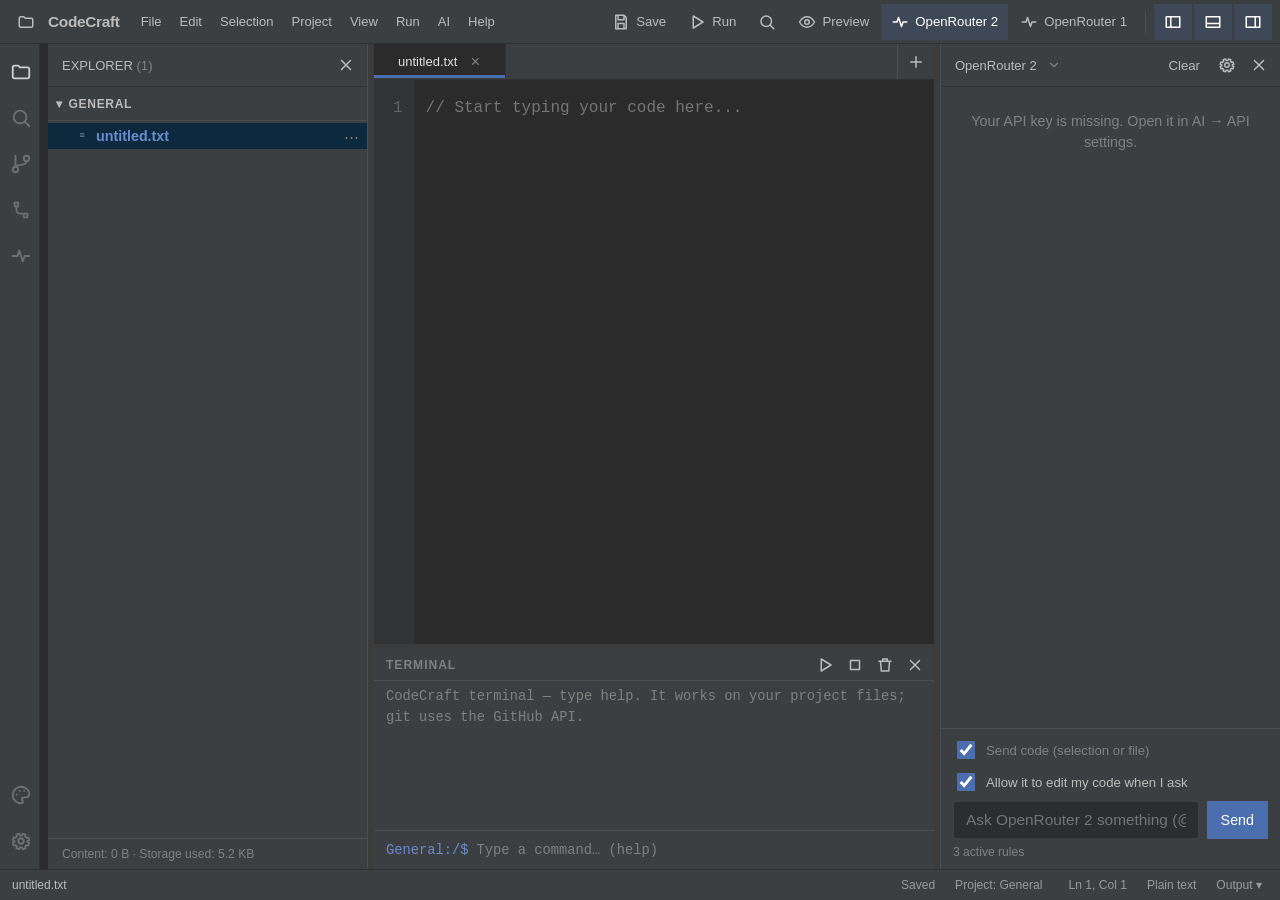
==== commit b1d5dd59: "actualización" ====
--- a/index.html
+++ b/index.html
@@ -7,7 +7,7 @@
   <meta name="theme-color" content="#0f1016">
   <meta name="color-scheme" content="dark">
   <meta name="description" content="Personal, minimalist, offline code editor with AI assistants.">
-  <title>CodeCraft</title>
+  <title>CodeCraft · PyCharm Edition</title>
   <link rel="manifest" href="manifest.json">
   <link rel="icon" type="image/png" href="icon-192.png">
   <link rel="apple-touch-icon" href="icon-192.png">
@@ -167,20 +167,20 @@
       <p class="dlg-note">Your keys are encrypted on this device with your passphrase (AES-256-GCM) and are never part of the code. Leave a field empty to keep the current key.</p>
 
       <div class="field-row vault-row"><span class="hint" id="set-vault-state"></span><button type="button" class="btn btn-ghost" id="set-vault-btn">Encrypt…</button></div>
-      <label class="field" hidden>
-        <span>Gemini key</span>
+      <label class="field">
+        <span>OpenRouter key 2 (optional)</span>
         <div class="field-row">
           <input type="password" id="set-gemini-key" autocomplete="off" spellcheck="false">
           <button type="button" class="btn btn-ghost" id="clear-gemini-key" hidden>Remove</button>
         </div>
       </label>
       <div class="field" hidden>
-        <span>Gemini model</span>
+        <span>Model</span>
         <div class="field-row">
           <select id="set-gemini-model" aria-label="Gemini model"></select>
           <button type="button" class="btn btn-ghost" id="refresh-models-settings">Load models</button>
         </div>
-        <span class="hint">«Automatic» always uses the latest Flash. «Load models» reads the models available today from your Google AI Studio account.</span>
+        <span class="hint">Not used.</span>
       </div>
 
       <label class="field">
--- a/style.css
+++ b/style.css
@@ -917,3 +917,28 @@
 .recent-list button:hover, .recent-list button:focus-visible { background: var(--hover-bg); color: var(--text-strong); outline: none; }
 .recent-list small { color: var(--text-muted); overflow: hidden; text-overflow: ellipsis; white-space: nowrap; max-width: 55%; }
 .welcome-keys { color: var(--text-muted); font-size: calc(11.5px * var(--uis)); line-height: 1.6; text-align: center; margin-bottom: 0; }
+
+/* ===== PyCharm Edition: aspecto tipo JetBrains (Darcula) ===== */
+html, body { font-size: 13px; }
+*, *::before, *::after { border-radius: 0 !important; }
+.btn, .icon-btn, input, select, textarea, .dlg, .menu, .ac-pop { border-radius: 3px !important; }
+.toolbar { background: var(--bg-toolbar); border-bottom: 1px solid #323232; min-height: 34px; }
+.menu-trigger { padding: 4px 9px; font-size: 13px; }
+.activitybar { background: var(--bg-toolbar); border-right: 1px solid #323232; width: 40px; }
+.activitybar button { opacity: .75; }
+.activitybar button:hover, .activitybar button.active { opacity: 1; background: rgba(255,255,255,.08); }
+.activitybar button.active { box-shadow: inset 2px 0 0 var(--accent-color); }
+.sidebar-header { background: var(--bg-sidebar); border-bottom: 1px solid #323232; text-transform: none; font-weight: 400; font-size: 13px; }
+.sidebar-header h3 { text-transform: none; letter-spacing: 0; font-weight: 400; font-size: 13px; }
+.tabbar { background: var(--bg-sidebar); border-bottom: 1px solid #323232; }
+.tab { background: transparent; border: 0; border-right: 1px solid #323232; padding: 0 12px; height: 34px; color: #9a9a9a; font-size: 13px; }
+.tab.current { background: var(--bg-main); color: #e0e0e0; box-shadow: inset 0 -3px 0 var(--accent-color); }
+.gutter { background: #313335; color: #606366; border-right: 1px solid #323232; }
+.statusbar { background: var(--bg-sidebar); color: #9a9a9a; border-top: 1px solid #323232; font-size: 12px; min-height: 24px; }
+.ex-tree .tr:hover { background: rgba(255,255,255,.06); }
+.ex-tree .tr.sel { background: #0d293e; }
+.ex-tree:focus-within .tr.sel { background: #2f65ca; color: #fff; }
+::-webkit-scrollbar { width: 10px; height: 10px; }
+::-webkit-scrollbar-thumb { background: #4e5254; border: 2px solid var(--bg-main); }
+::-webkit-scrollbar-thumb:hover { background: #5f6365; }
+::-webkit-scrollbar-track { background: transparent; }
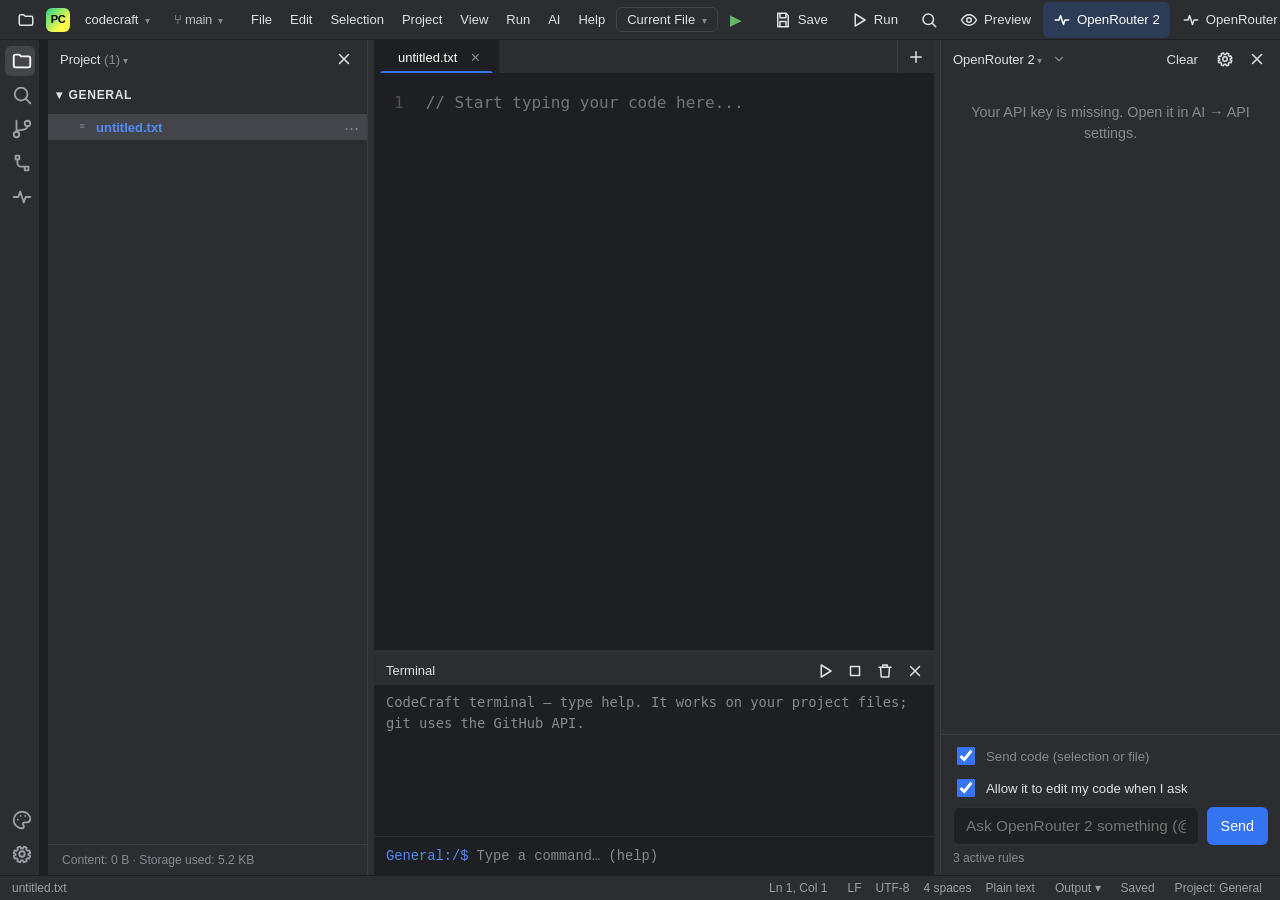
==== commit 2be4a167: "CodeCraft PyCharm Edition v23" ====
--- a/index.html
+++ b/index.html
@@ -3,8 +3,8 @@
 <head>
   <meta charset="UTF-8">
   <meta name="viewport" content="width=device-width, initial-scale=1, viewport-fit=cover">
-  <meta http-equiv="Content-Security-Policy" content="default-src 'self'; script-src 'self'; style-src 'self' 'unsafe-inline'; img-src 'self' data: blob:; connect-src 'self' https://generativelanguage.googleapis.com https://openrouter.ai https://api.github.com http://127.0.0.1:* http://localhost:*; frame-src 'self'; manifest-src 'self'; worker-src 'self' blob:; object-src 'none'; base-uri 'none'; form-action 'none'">
-  <meta name="theme-color" content="#0f1016">
+  <meta http-equiv="Content-Security-Policy" content="default-src 'self'; script-src 'self'; style-src 'self' 'unsafe-inline'; img-src 'self' data: blob:; connect-src 'self' https://openrouter.ai https://api.github.com http://127.0.0.1:* http://localhost:*; frame-src 'self'; manifest-src 'self'; worker-src 'self' blob:; object-src 'none'; base-uri 'none'; form-action 'none'">
+  <meta name="theme-color" content="#2b2d30">
   <meta name="color-scheme" content="dark">
   <meta name="description" content="Personal, minimalist, offline code editor with AI assistants.">
   <title>CodeCraft · PyCharm Edition</title>
@@ -18,8 +18,9 @@
   <!-- Barra de herramientas: los menús y botones los genera app.js -->
   <header class="toolbar" id="toolbar">
     <button class="icon-btn" id="btn-files" type="button" data-action="files" aria-label="File explorer" title="Files (Ctrl+B)"></button>
-    <div class="toolbar-brand">CodeCraft</div>
+    <div class="toolbar-brand pc-proj"><span class="pc-logo">PC</span><button type="button" class="pc-pill" data-action="projects" title="Projects">codecraft <i>▾</i></button><span class="pc-pill pc-vcs">⑂ main <i>▾</i></span></div>
     <nav class="toolbar-nav" id="menubar" aria-label="Menus"></nav>
+    <div class="pc-run"><button type="button" class="pc-cfg" data-action="run" title="Run configuration">Current File <i>▾</i></button><button type="button" class="pc-go" data-action="run" title="Run (Ctrl+Enter)" aria-label="Run">▶</button></div>
     <div class="toolbar-tools" id="quick-tools"></div>
   </header>
 
@@ -31,7 +32,7 @@
     <aside class="ai-panel panel-left" id="panel-left" aria-label="Sidebar">
       <section class="view" data-view="explorer" id="view-explorer">
         <div class="sidebar-header">
-          <h3>EXPLORER <span class="muted" id="files-count"></span></h3>
+          <h3>Project <span class="muted" id="files-count"></span></h3>
           <button type="button" class="icon-btn sm" data-action="toggle-left" aria-label="Close sidebar" title="Close sidebar"></button>
         </div>
         <div class="ex-root" id="drawer-actions"></div>
@@ -115,7 +116,7 @@
         <div class="vsplit" id="h-prev" role="separator" aria-orientation="vertical" tabindex="0" aria-label="Resize the preview width" hidden></div>
         <section class="preview" id="preview" aria-label="Preview" hidden>
           <div class="preview-head">
-            <span class="term-title">PREVIEW</span>
+            <span class="term-title">Preview</span>
             <div class="term-btns" id="preview-btns"></div>
           </div>
           <iframe id="preview-frame" title="Project preview" sandbox="allow-scripts allow-forms allow-modals allow-popups"></iframe>
@@ -127,7 +128,7 @@
       <!-- Salida (solo lectura) -->
       <section class="terminal" id="terminal" aria-label="Terminal">
         <div class="term-head">
-          <span class="term-title">TERMINAL</span>
+          <span class="term-title">Terminal</span>
           <div class="term-btns" id="term-btns"></div>
         </div>
         <div class="term-out" id="term-out" role="log" aria-live="polite"></div>
@@ -152,6 +153,7 @@
     <button type="button" class="st-btn" id="st-proj" data-action="projects" title="Projects">Project: General</button>
     <button type="button" class="st-btn" id="st-pos" data-action="goto" title="Go to line (Ctrl+G)">Ln 1, Col 1</button>
     <button type="button" class="st-btn" id="st-prob" data-action="problems" hidden title="Syntax check">✓</button>
+    <span class="pc-static" id="st-lf">LF</span><span class="pc-static" id="st-enc">UTF-8</span><span class="pc-static" id="st-ind">4 spaces</span>
     <span id="st-lang">Plain text</span>
     <button type="button" class="st-btn" id="st-term" data-action="terminal" title="Show or hide the output (Ctrl+`)">Output</button>
   </footer>
--- a/style.css
+++ b/style.css
@@ -918,27 +918,64 @@
 .recent-list small { color: var(--text-muted); overflow: hidden; text-overflow: ellipsis; white-space: nowrap; max-width: 55%; }
 .welcome-keys { color: var(--text-muted); font-size: calc(11.5px * var(--uis)); line-height: 1.6; text-align: center; margin-bottom: 0; }
 
-/* ===== PyCharm Edition: aspecto tipo JetBrains (Darcula) ===== */
-html, body { font-size: 13px; }
-*, *::before, *::after { border-radius: 0 !important; }
-.btn, .icon-btn, input, select, textarea, .dlg, .menu, .ac-pop { border-radius: 3px !important; }
-.toolbar { background: var(--bg-toolbar); border-bottom: 1px solid #323232; min-height: 34px; }
-.menu-trigger { padding: 4px 9px; font-size: 13px; }
-.activitybar { background: var(--bg-toolbar); border-right: 1px solid #323232; width: 40px; }
-.activitybar button { opacity: .75; }
-.activitybar button:hover, .activitybar button.active { opacity: 1; background: rgba(255,255,255,.08); }
-.activitybar button.active { box-shadow: inset 2px 0 0 var(--accent-color); }
-.sidebar-header { background: var(--bg-sidebar); border-bottom: 1px solid #323232; text-transform: none; font-weight: 400; font-size: 13px; }
-.sidebar-header h3 { text-transform: none; letter-spacing: 0; font-weight: 400; font-size: 13px; }
-.tabbar { background: var(--bg-sidebar); border-bottom: 1px solid #323232; }
-.tab { background: transparent; border: 0; border-right: 1px solid #323232; padding: 0 12px; height: 34px; color: #9a9a9a; font-size: 13px; }
-.tab.current { background: var(--bg-main); color: #e0e0e0; box-shadow: inset 0 -3px 0 var(--accent-color); }
-.gutter { background: #313335; color: #606366; border-right: 1px solid #323232; }
-.statusbar { background: var(--bg-sidebar); color: #9a9a9a; border-top: 1px solid #323232; font-size: 12px; min-height: 24px; }
-.ex-tree .tr:hover { background: rgba(255,255,255,.06); }
-.ex-tree .tr.sel { background: #0d293e; }
-.ex-tree:focus-within .tr.sel { background: #2f65ca; color: #fff; }
+/* ===== PyCharm Edition (New UI, dark) ===== */
+body { font-size: 13px; }
+#code-editor, .hl, .gutter, .term-out { font-family: 'JetBrains Mono', 'Cascadia Mono', 'Droid Sans Mono', Menlo, Consolas, monospace; }
+/* barra superior */
+.toolbar { height: 40px; background: #2b2d30; border-bottom: 1px solid #1e1f22; gap: 2px; padding: 0 8px; }
+.pc-proj { display: flex; align-items: center; gap: 6px; margin: 0 8px 0 0; font-weight: 400; }
+.pc-logo { width: 24px; height: 24px; display: grid; place-items: center; border-radius: 6px; font: 700 11px/1 Arial, sans-serif; color: #000; background: linear-gradient(135deg, #21d789 0%, #fcf84a 70%); box-shadow: inset 4px 4px 0 -2px rgba(0,0,0,.0); }
+.pc-pill { background: none; border: 0; color: #dfe1e5; font: inherit; font-size: 13px; padding: 5px 9px; border-radius: 6px; cursor: pointer; white-space: nowrap; }
+.pc-pill:hover { background: #393b40; }
+.pc-pill i, .pc-cfg i { font-style: normal; font-size: 10px; color: #868a91; margin-left: 3px; }
+.pc-vcs { color: #bcbec4; }
+.menu-trigger { min-height: 28px; padding: 0 9px; border-radius: 6px; font-size: 13px; color: #dfe1e5; }
+.menu-trigger:hover, .menu-trigger.active { background: #393b40; }
+.pc-run { margin-left: auto; display: flex; align-items: center; gap: 4px; flex: none; }
+.pc-cfg { background: none; border: 1px solid #43454a; color: #dfe1e5; font: inherit; font-size: 13px; padding: 4px 10px; border-radius: 6px; cursor: pointer; }
+.pc-cfg:hover { background: #393b40; }
+.pc-go { width: 28px; height: 28px; border: 0; border-radius: 6px; background: none; color: #5fb865; font-size: 15px; cursor: pointer; }
+.pc-go:hover { background: #393b40; }
+.toolbar-tools { margin-left: 4px; }
+/* franja de herramientas izquierda */
+.activitybar { width: 40px; padding: 6px 0; gap: 4px; background: #2b2d30; border-right: 1px solid #1e1f22; }
+.act-btn { width: 30px; height: 30px; border: 0; border-radius: 6px; color: #9da0a8; }
+.act-btn:hover { background: #393b40; color: #dfe1e5; }
+.act-btn[aria-pressed="true"] { background: #43454a; color: #fff; }
+/* ventana de herramientas Project */
+.panel-left, .panel-right { background: #2b2d30; }
+.sidebar-header { padding: 4px 8px 4px 12px; min-height: 30px; border-bottom: 0; background: #2b2d30; }
+.sidebar-header h3 { font-size: 13px; font-weight: 400; color: #dfe1e5; text-transform: none; letter-spacing: 0; }
+.sidebar-header h3::after { content: " ▾"; font-size: 10px; color: #868a91; }
+.ex-root { border-bottom: 0; }
+.ex-tree .tr { min-height: 24px; font-size: 13px; }
+.ex-tree .tr:hover { background: #2f3136; }
+.ex-tree .tr.sel { background: #43454a; }
+.ex-tree:focus-within .tr.sel { background: #2e436e; color: #fff; }
+/* pestañas del editor */
+.tabbar { height: 34px; background: #2b2d30; border-bottom: 1px solid #1e1f22; }
+.tab { height: 34px; padding: 0 6px 0 12px; border: 0; border-top: 0; color: #9da0a8; font-size: 13px; position: relative; }
+.tab:hover { background: #2f3136; color: #dfe1e5; }
+.tab.current { background: #1e1f22; color: #fff; }
+.tab.current::after { content: ""; position: absolute; left: 6px; right: 6px; bottom: 0; height: 3px; border-radius: 3px 3px 0 0; background: #3574f0; }
+/* editor */
+.editor-wrap, .center { background: #1e1f22; }
+.gutter { background: #1e1f22; color: #4b5059; border-right: 0; }
+/* ventana Terminal */
+.terminal { background: #1e1f22; border-top: 1px solid #2b2d30; }
+.term-head { background: #2b2d30; height: 30px; border-bottom: 1px solid #1e1f22; }
+.term-title { text-transform: none; letter-spacing: 0; font-size: 13px; font-weight: 400; color: #dfe1e5; }
+.term-in { background: #1e1f22; }
+/* barra de estado */
+.statusbar { background: #2b2d30; border-top: 1px solid #1e1f22; color: #9da0a8; font-size: 12px; min-height: 24px; padding-top: 0; padding-bottom: calc(0px + var(--sab)); gap: 14px; }
+.statusbar #st-file { order: 0; color: #9da0a8; }
+.statusbar #st-pos { order: 2; } .statusbar #st-lf { order: 3; } .statusbar #st-enc { order: 4; } .statusbar #st-ind { order: 5; }
+.statusbar #st-lang { order: 6; } .statusbar #st-prob { order: 1; } .statusbar #st-term { order: 7; }
+.statusbar #st-save, .statusbar #st-proj { order: 8; }
+.statusbar .st-btn:hover { background: #393b40; color: #fff; }
+/* barras de desplazamiento tipo JetBrains */
 ::-webkit-scrollbar { width: 10px; height: 10px; }
-::-webkit-scrollbar-thumb { background: #4e5254; border: 2px solid var(--bg-main); }
-::-webkit-scrollbar-thumb:hover { background: #5f6365; }
+::-webkit-scrollbar-thumb { background: rgba(134,138,145,.35); border: 2px solid transparent; background-clip: padding-box; border-radius: 6px; }
+::-webkit-scrollbar-thumb:hover { background: rgba(134,138,145,.6); background-clip: padding-box; }
 ::-webkit-scrollbar-track { background: transparent; }
+@media (max-width: 760px) { .pc-vcs, .pc-cfg, .pc-static { display: none; } }
